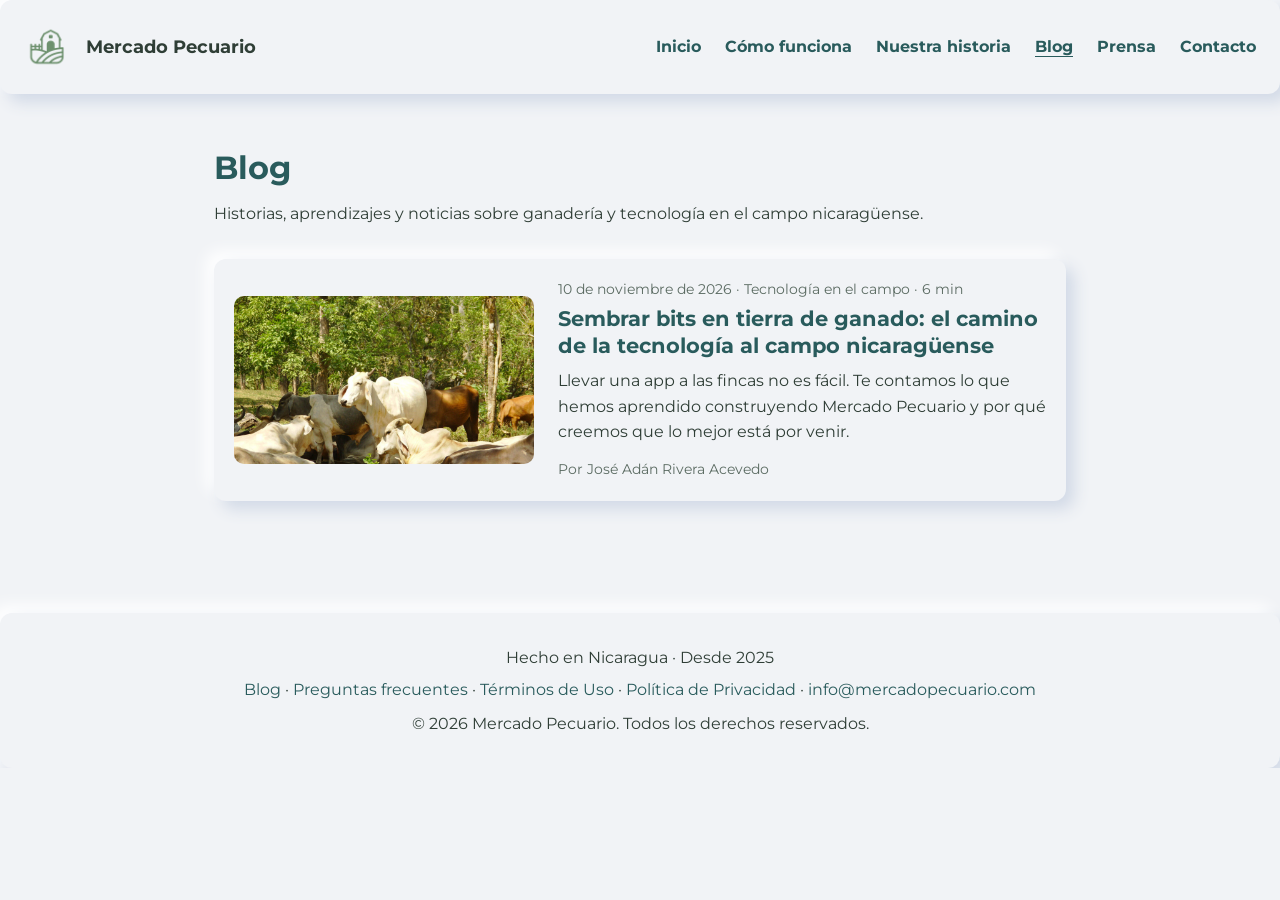
==== blog/index.html @ a4be8e27 "Agregar sección de blog con el primer artículo - /blog/ con listado de artículos; enlace Blog en men" ====
<!DOCTYPE html>
<html lang="es">
<head>
  <!-- Google Tag Manager -->
  <script>
  (function(w,d,s,l,i){w[l]=w[l]||[];w[l].push({'gtm.start':
  new Date().getTime(),event:'gtm.js'});var f=d.getElementsByTagName(s)[0],
  j=d.createElement(s),dl=l!='dataLayer'?'&l='+l:'';j.async=true;j.src=
  'https://www.googletagmanager.com/gtm.js?id='+i+dl;f.parentNode.insertBefore(j,f);
  })(window,document,'script','dataLayer','GTM-NP2JBV4L');
  </script>
  <!-- End Google Tag Manager -->

  <meta charset="UTF-8" />
  <meta name="viewport" content="width=device-width, initial-scale=1.0" />
  <title>Blog | Mercado Pecuario</title>

  <link rel="canonical" href="https://mercadopecuario.com/blog/" />
  <link rel="icon" href="/favicon.ico" type="image/x-icon" />

  <meta name="description" content="Blog de Mercado Pecuario: historias, aprendizajes y noticias sobre ganadería y tecnología en el campo de Nicaragua y Centroamérica." />
  <meta name="robots" content="index, follow" />
  <meta name="theme-color" content="#295b5c" />

  <meta property="og:type" content="website" />
  <meta property="og:title" content="Blog de Mercado Pecuario" />
  <meta property="og:description" content="Historias y aprendizajes sobre ganadería y tecnología en el campo." />
  <meta property="og:url" content="https://mercadopecuario.com/blog/" />
  <meta property="og:image" content="https://mercadopecuario.com/blog/img/ganado-cebu.jpg" />

  <script type="application/ld+json">
  {
    "@context": "https://schema.org",
    "@type": "Blog",
    "name": "Blog de Mercado Pecuario",
    "url": "https://mercadopecuario.com/blog/",
    "inLanguage": "es",
    "publisher": {"@id": "https://mercadopecuario.com/#organizacion", "@type": "Organization", "name": "Mercado Pecuario"},
    "blogPost": [
      {
        "@type": "BlogPosting",
        "headline": "Sembrar bits en tierra de ganado: el camino de la tecnología al campo nicaragüense",
        "url": "https://mercadopecuario.com/blog/tecnologia-campo-nicaragua/",
        "datePublished": "2026-11-10",
        "author": {"@type": "Person", "name": "José Adán Rivera Acevedo"}
      }
    ]
  }
  </script>

  <link rel="preconnect" href="https://fonts.gstatic.com" crossorigin />
  <link rel="preconnect" href="https://fonts.googleapis.com" />
  <link href="https://fonts.googleapis.com/css2?family=Montserrat:wght@400;700&display=swap" rel="stylesheet" />
  <link rel="stylesheet" href="/styles.css" />
  <script defer src="/scripts.js"></script>
</head>

<body>
  <noscript><iframe src="https://www.googletagmanager.com/ns.html?id=GTM-NP2JBV4L"
  height="0" width="0" style="display:none;visibility:hidden"></iframe></noscript>

  <a class="skip-link" href="#blog">Saltar al contenido</a>

  <header class="navbar neomorph" role="banner">
    <a class="logo" href="/">
      <img src="/logo-mercado-pecuario.png" alt="Logo de Mercado Pecuario" class="logo-img" width="62" height="62" decoding="async" />
      <span>Mercado Pecuario</span>
    </a>
    <nav id="nav-menu" aria-label="Principal">
      <ul>
        <li><a href="/">Inicio</a></li>
        <li><a href="/#como-funciona">Cómo funciona</a></li>
        <li><a href="/#historia">Nuestra historia</a></li>
        <li><a href="/blog/" aria-current="page">Blog</a></li>
        <li><a href="/#prensa">Prensa</a></li>
        <li><a href="/#contacto">Contacto</a></li>
      </ul>
    </nav>
    <button class="menu-toggle" aria-controls="nav-menu" aria-expanded="false" aria-label="Abrir menú">☰</button>
  </header>

  <main class="section" id="blog">
    <h1 class="blog-title">Blog</h1>
    <p class="blog-intro">
      Historias, aprendizajes y noticias sobre ganadería y tecnología en el campo nicaragüense.
    </p>

    <div class="post-list">
      <article class="post-card neomorph">
        <a class="post-card-img" href="/blog/tecnologia-campo-nicaragua/" tabindex="-1" aria-hidden="true">
          <img src="/blog/img/ganado-cebu.jpg" alt="" width="960" height="540" loading="lazy" />
        </a>
        <div class="post-card-body">
          <p class="post-card-meta">
            <time datetime="2026-11-10">10 de noviembre de 2026</time> · Tecnología en el campo · 6 min
          </p>
          <h2><a href="/blog/tecnologia-campo-nicaragua/">Sembrar bits en tierra de ganado: el camino de la tecnología al campo nicaragüense</a></h2>
          <p>
            Llevar una app a las fincas no es fácil. Te contamos lo que hemos aprendido construyendo
            Mercado Pecuario y por qué creemos que lo mejor está por venir.
          </p>
          <p class="post-card-author">Por José Adán Rivera Acevedo</p>
        </div>
      </article>
    </div>
  </main>

  <footer class="footer neomorph" role="contentinfo">
    <p>Hecho en Nicaragua · Desde 2025</p>
    <p class="footer-links">
      <a href="/blog/">Blog</a> ·
      <a href="/#preguntas">Preguntas frecuentes</a> ·
      <a href="/#terminos">Términos de Uso</a> ·
      <a href="/#politica">Política de Privacidad</a> ·
      <a href="mailto:info@mercadopecuario.com">info@mercadopecuario.com</a>
    </p>
    <p>&copy; 2026 Mercado Pecuario. Todos los derechos reservados.</p>
  </footer>
</body>
</html>
---- styles.css ----
html, body {
  width: 100%;
  max-width: 100vw;
  overflow-x: hidden;
}

/* Reset */
* { margin: 0; padding: 0; box-sizing: border-box; }

body {
  font-family: 'Montserrat', sans-serif;
  background: #f1f3f6;
  color: #2f3e36;
  line-height: 1.6;
}

a { color: #295b5c; text-decoration: none; }
a:hover { text-decoration: underline; }
h1, h2 { color: #295b5c; }

/* Skip link */
.skip-link {
  position: absolute; left: -999px; top: auto; width: 1px; height: 1px; overflow: hidden;
}
.skip-link:focus {
  left: 1rem; top: 1rem; width: auto; height: auto; padding: .5rem .75rem;
  background: #ffffff; border-radius: 8px; box-shadow: 0 2px 8px rgba(0,0,0,.12);
}

/* Neomorfismo */
.neomorph {
  background: #f1f3f6;
  box-shadow: 8px 8px 16px #d1d9e6, -8px -8px 16px #ffffff;
  border-radius: 12px;
  padding: 1rem 2rem;
}

.neomorph-in {
  background: #f1f3f6;
  box-shadow: inset 6px 6px 12px #d1d9e6, inset -6px -6px 12px #ffffff;
  border-radius: 20px;
  padding: 2rem;
}

/* Navbar */
.navbar {
  position: sticky; top: 0; z-index: 1000;
  display: flex; flex-wrap: wrap; justify-content: space-between; align-items: center;
  padding: 1rem; margin: 0 auto; width: 100%; max-width: 100%; box-sizing: border-box;
  background: #f1f3f6;
}

.navbar ul { list-style: none; display: flex; flex-wrap: wrap; justify-content: center; gap: .5rem; }
.navbar li { margin: 0.25rem 0.5rem; }
.navbar a { text-decoration: none; color: #295b5c; font-weight: 700; white-space: nowrap; }

.logo { display: flex; align-items: center; font-size: 1.1rem; font-weight: 700; gap: 0.5rem; }
.logo-img { height: 62px; width: 62px; }

/* Hero */
.hero {
  background: linear-gradient(to bottom right, #d6e4e5, #f1f3f6);
  text-align: center;
  padding: 4rem 1rem;
}

.hero-content h1 { font-size: 2rem; margin-bottom: 1rem; }
.hero-content p { font-size: 1.2rem; margin-bottom: 1.5rem; }

.btn {
  display: inline-block;
  background-color: #6e945d;
  color: white;
  padding: 0.8rem 1.5rem;
  border-radius: 30px;
  font-weight: bold;
  transition: transform .2s ease, background-color .2s ease;
}
.btn:hover { background-color: #527347; transform: translateY(-1px); }

/* Sections */
.section { padding: 3rem 1.5rem; max-width: 900px; margin: auto; }
.section h2 { font-size: 1.6rem; margin-bottom: 1rem; }

/* Galería */
.image-grid {
  display: grid;
  grid-template-columns: 1fr 1fr;
  gap: 1rem;
  margin-top: 2rem;
}
.image-grid img {
  width: 100%;
  height: auto;
  border-radius: 12px;
  box-shadow: 6px 6px 12px #ccc;
}

/* Footer */
.footer { text-align: center; padding: 2rem 1rem; margin-top: 4rem; }

/* Menu button */
.menu-toggle {
  display: none;
  background: none;
  font-size: 2rem;
  border: none;
  color: #295b5c;
  cursor: pointer;
}

/* Responsive navbar */
@media (max-width: 768px) {
  .navbar { flex-direction: column; align-items: flex-start; gap: .5rem; }
  .menu-toggle { display: block; margin-left: auto; }

  #nav-menu ul {
    flex-direction: column; align-items: flex-start; width: 100%;
    display: none; gap: .25rem;
  }
  #nav-menu ul.show { display: flex; }
  #nav-menu li { width: 100%; padding: 0.25rem 0; }
}

/* Store badge */
.store-badge-wrapper {
  display: flex; align-items: center; justify-content: center; flex-wrap: wrap;
  gap: 1rem; margin: 1rem 0 2rem 0;
}
.google-play-link img {
  height: 56px; width: auto; border-radius: 6px; transition: transform .2s ease;
}
.google-play-link img:hover { transform: scale(1.03); }
.coming-soon { font-size: .95rem; font-weight: 700; color: #d94343; }

/* -------- Redes sociales (optimizado y responsivo) -------- */
.social-bar {
  display: flex;
  justify-content: center;
  align-items: center;
  flex-wrap: wrap;
  gap: 0.8rem;
  margin-top: 1.25rem; /* separación del botón */
}

.social-link {
  display: flex;
  align-items: center;
  gap: 0.4rem;
  padding: 0.55rem 0.9rem;
  border-radius: 12px;
  color: #295b5c;
  background: #f1f3f6;
  box-shadow: 6px 6px 12px #d1d9e6, -6px -6px 12px #ffffff;
  font-weight: 600;
  font-size: 0.95rem;
  transition: transform .15s ease, box-shadow .2s ease;
}

.social-link:hover {
  transform: translateY(-1px);
  box-shadow: 8px 8px 16px #d1d9e6, -8px -8px 16px #ffffff;
  text-decoration: none;
}

.social-link:active { transform: translateY(0); }

.social-link .icon {
  width: 20px;
  height: 20px;
  display: inline-block;
}

/* Ajustes responsivos para móvil */
@media (max-width: 600px) {
  .social-bar { gap: 0.5rem; }

  .social-link {
    padding: 0.5rem;          /* menos padding */
    border-radius: 10px;
    font-size: 0;             /* oculta el texto, deja solo iconos */
    box-shadow: 4px 4px 8px #d1d9e6, -4px -4px 8px #ffffff; /* sombra más sutil */
  }

  .social-link .icon {
    width: 26px;              /* icono un poco más grande para tacto */
    height: 26px;
  }

  .social-link span { display: none; } /* asegura ocultar texto */
}


/* -------- Secciones de contenido -------- */
.hero-note { font-size: .95rem !important; margin-top: -1.25rem; }

.stats {
  list-style: none;
  display: grid;
  grid-template-columns: repeat(auto-fit, minmax(140px, 1fr));
  gap: 1rem;
  text-align: center;
}
.stat { display: flex; flex-direction: column; padding: 1.25rem 1rem; }
.stat strong { font-size: 1.8rem; color: #295b5c; }
.stat span { font-size: .95rem; }

.steps {
  list-style: none;
  display: grid;
  grid-template-columns: repeat(auto-fit, minmax(220px, 1fr));
  gap: 1rem;
  margin-bottom: 1.5rem;
}
.steps li { display: flex; flex-direction: column; gap: .4rem; padding: 1.25rem; }
.steps strong { color: #295b5c; }

.section p + p { margin-top: .9rem; }

.quote { margin-top: 1.75rem; padding: 1.5rem 2rem; }
.quote p { font-size: 1.2rem; font-style: italic; color: #295b5c; }
.quote footer { margin-top: .5rem; font-size: .95rem; }

.tips { padding-left: 1.25rem; margin: 1rem 0; }
.tips li + li { margin-top: .4rem; }

.press-blurb { margin: .75rem 0 1rem; padding: 1.25rem 1.5rem; }

.legal { font-size: .95rem; }

.footer-links { margin: .5rem 0; }
.footer p + p { margin-top: .4rem; }

/* Foto del fundador */
.founder { float: right; width: 260px; margin: 0 0 1rem 1.5rem; text-align: center; }
.founder img {
  width: 100%; height: auto; border-radius: 16px;
  box-shadow: 8px 8px 16px #d1d9e6, -8px -8px 16px #ffffff;
}
.founder figcaption { font-size: .85rem; margin-top: .5rem; }
#historia::after { content: ""; display: block; clear: both; }
@media (max-width: 600px) {
  .founder { float: none; width: 100%; max-width: 320px; margin: 0 auto 1.25rem; }
}

/* Fotos de la historia */
.story-photos { clear: both; align-items: start; }
.story-photos figure { margin: 0; }
.story-photos figcaption { font-size: .85rem; margin-top: .5rem; text-align: center; }
@media (max-width: 600px) { .image-grid { grid-template-columns: 1fr; } }

/* Video de la historia */
.story-video { margin: 1.75rem auto 0; max-width: 560px; }
.story-video video {
  display: block; width: 100%; height: auto; border-radius: 12px; background: #000;
  box-shadow: 8px 8px 16px #d1d9e6, -8px -8px 16px #ffffff;
}
.story-video figcaption { font-size: .85rem; margin-top: .5rem; text-align: center; }

/* Preguntas frecuentes */
.faq { display: flex; flex-direction: column; gap: .75rem; }
.faq-item { padding: 1rem 1.25rem; }
.faq-item summary { cursor: pointer; font-weight: 700; color: #295b5c; }
.faq-item p { margin-top: .6rem; }

/* Utilidades compartidas */
a.logo { color: #2f3e36; }
a.logo:hover { text-decoration: none; }
.actions-row { display: flex; gap: .75rem; justify-content: center; flex-wrap: wrap; margin-top: 1rem; }
.btn.btn-secondary { background-color: #295b5c; }
.btn.btn-secondary:hover { background-color: #204748; }
.navbar a[aria-current="page"] { text-decoration: underline; text-underline-offset: 4px; }

/* -------- Blog -------- */
.blog-title { font-size: 2rem; margin-bottom: .5rem; }
.blog-intro { margin-bottom: 2rem; }
.post-list { display: grid; gap: 1.5rem; }
.post-card { display: grid; grid-template-columns: 300px 1fr; gap: 1.5rem; padding: 1.25rem; align-items: center; }
.post-card-img img { width: 100%; height: auto; border-radius: 10px; display: block; }
.post-card h2 { font-size: 1.3rem; line-height: 1.3; margin: .25rem 0 .6rem; }
.post-card-meta, .post-card-author { font-size: .85rem; color: #5b6b62; }
.post-card-author { margin-top: .6rem; }
@media (max-width: 700px) { .post-card { grid-template-columns: 1fr; } }

.post { max-width: 720px; margin: 0 auto; padding: 2.5rem 1.25rem 1rem; font-size: 1.05rem; line-height: 1.75; }
.post h1 { font-size: 2.1rem; line-height: 1.25; margin: .5rem 0 1rem; }
.post h2 { font-size: 1.5rem; margin: 2.25rem 0 .75rem; }
.post h3 { font-size: 1.15rem; color: #295b5c; margin: 1.5rem 0 .5rem; }
.post p + p { margin-top: .9rem; }
.post ul, .post ol { padding-left: 1.4rem; margin: .75rem 0; }
.post li + li { margin-top: .4rem; }
.post-breadcrumb { font-size: .85rem; font-weight: 700; text-transform: uppercase; letter-spacing: .03em; color: #6e945d; }
.post-lead { font-size: 1.2rem; font-style: italic; color: #4a5a52; }
.post-byline { display: flex; align-items: center; gap: .75rem; margin: 1.25rem 0 1.5rem; font-size: .95rem; line-height: 1.5; }
.post-byline img { width: 48px; height: 48px; border-radius: 50%; object-fit: cover; }
.post-figure { margin: 1.5rem 0; }
.post-figure img { width: 100%; height: auto; border-radius: 12px; display: block; box-shadow: 6px 6px 12px #d1d9e6; }
.post-figure figcaption { font-size: .8rem; color: #5b6b62; margin-top: .5rem; line-height: 1.5; }
.post-hero { margin-top: 0; }
.post .quote { margin: 1.75rem 0; }
.post-cta { margin: 2.5rem 0 2rem; text-align: center; }
.post-cta h2 { margin-top: 0; font-size: 1.35rem; }
.post-cta-note { font-size: .9rem; margin-top: 1rem; }
.post-meta { border-top: 1px solid #d1d9e6; padding-top: 1.25rem; font-size: .9rem; }
.post-meta p + p { margin-top: .6rem; }
@media (max-width: 600px) { .post h1 { font-size: 1.6rem; } .post { font-size: 1rem; } }
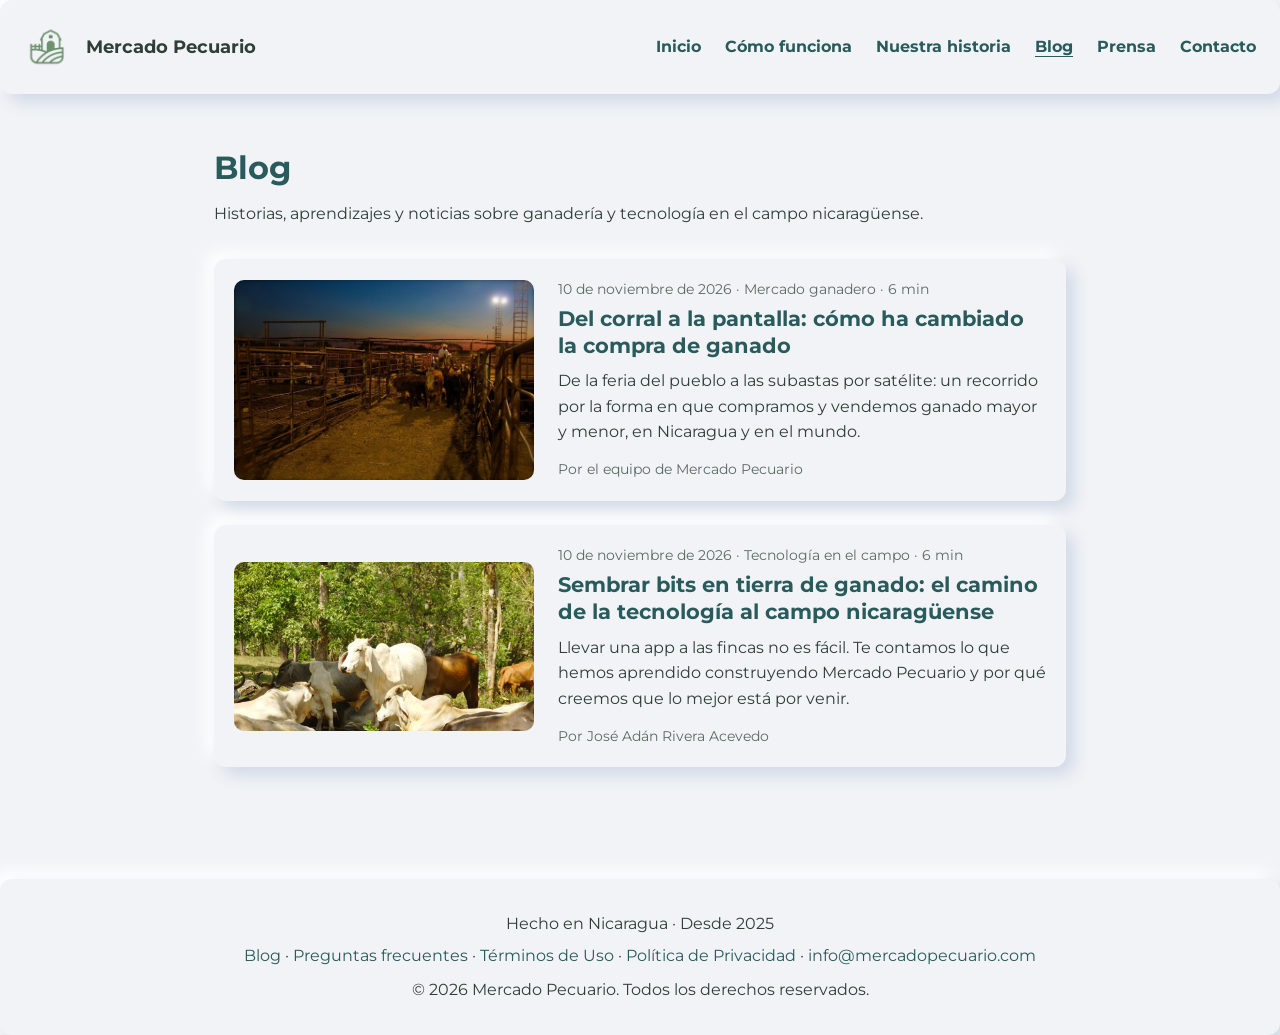
==== commit 49b58dc5: "Blog: agregar artículo Del corral a la pantalla - /blog/evolucion-compra-ganado/ con BlogPosting en " ====
--- a/blog/index.html
+++ b/blog/index.html
@@ -37,6 +37,13 @@
     "inLanguage": "es",
     "publisher": {"@id": "https://mercadopecuario.com/#organizacion", "@type": "Organization", "name": "Mercado Pecuario"},
     "blogPost": [
+      {
+        "@type": "BlogPosting",
+        "headline": "Del corral a la pantalla: cómo ha cambiado la compra de ganado",
+        "url": "https://mercadopecuario.com/blog/evolucion-compra-ganado/",
+        "datePublished": "2026-11-10",
+        "author": {"@type": "Organization", "name": "Mercado Pecuario"}
+      },
       {
         "@type": "BlogPosting",
         "headline": "Sembrar bits en tierra de ganado: el camino de la tecnología al campo nicaragüense",
@@ -87,6 +94,22 @@
 
     <div class="post-list">
       <article class="post-card neomorph">
+        <a class="post-card-img" href="/blog/evolucion-compra-ganado/" tabindex="-1" aria-hidden="true">
+          <img src="/blog/img/corrales-subasta-ganado.jpg" alt="" width="1279" height="853" loading="lazy" />
+        </a>
+        <div class="post-card-body">
+          <p class="post-card-meta">
+            <time datetime="2026-11-10">10 de noviembre de 2026</time> · Mercado ganadero · 6 min
+          </p>
+          <h2><a href="/blog/evolucion-compra-ganado/">Del corral a la pantalla: cómo ha cambiado la compra de ganado</a></h2>
+          <p>
+            De la feria del pueblo a las subastas por satélite: un recorrido por la forma en que
+            compramos y vendemos ganado mayor y menor, en Nicaragua y en el mundo.
+          </p>
+          <p class="post-card-author">Por el equipo de Mercado Pecuario</p>
+        </div>
+      </article>
+      <article class="post-card neomorph">
         <a class="post-card-img" href="/blog/tecnologia-campo-nicaragua/" tabindex="-1" aria-hidden="true">
           <img src="/blog/img/ganado-cebu.jpg" alt="" width="960" height="540" loading="lazy" />
         </a>
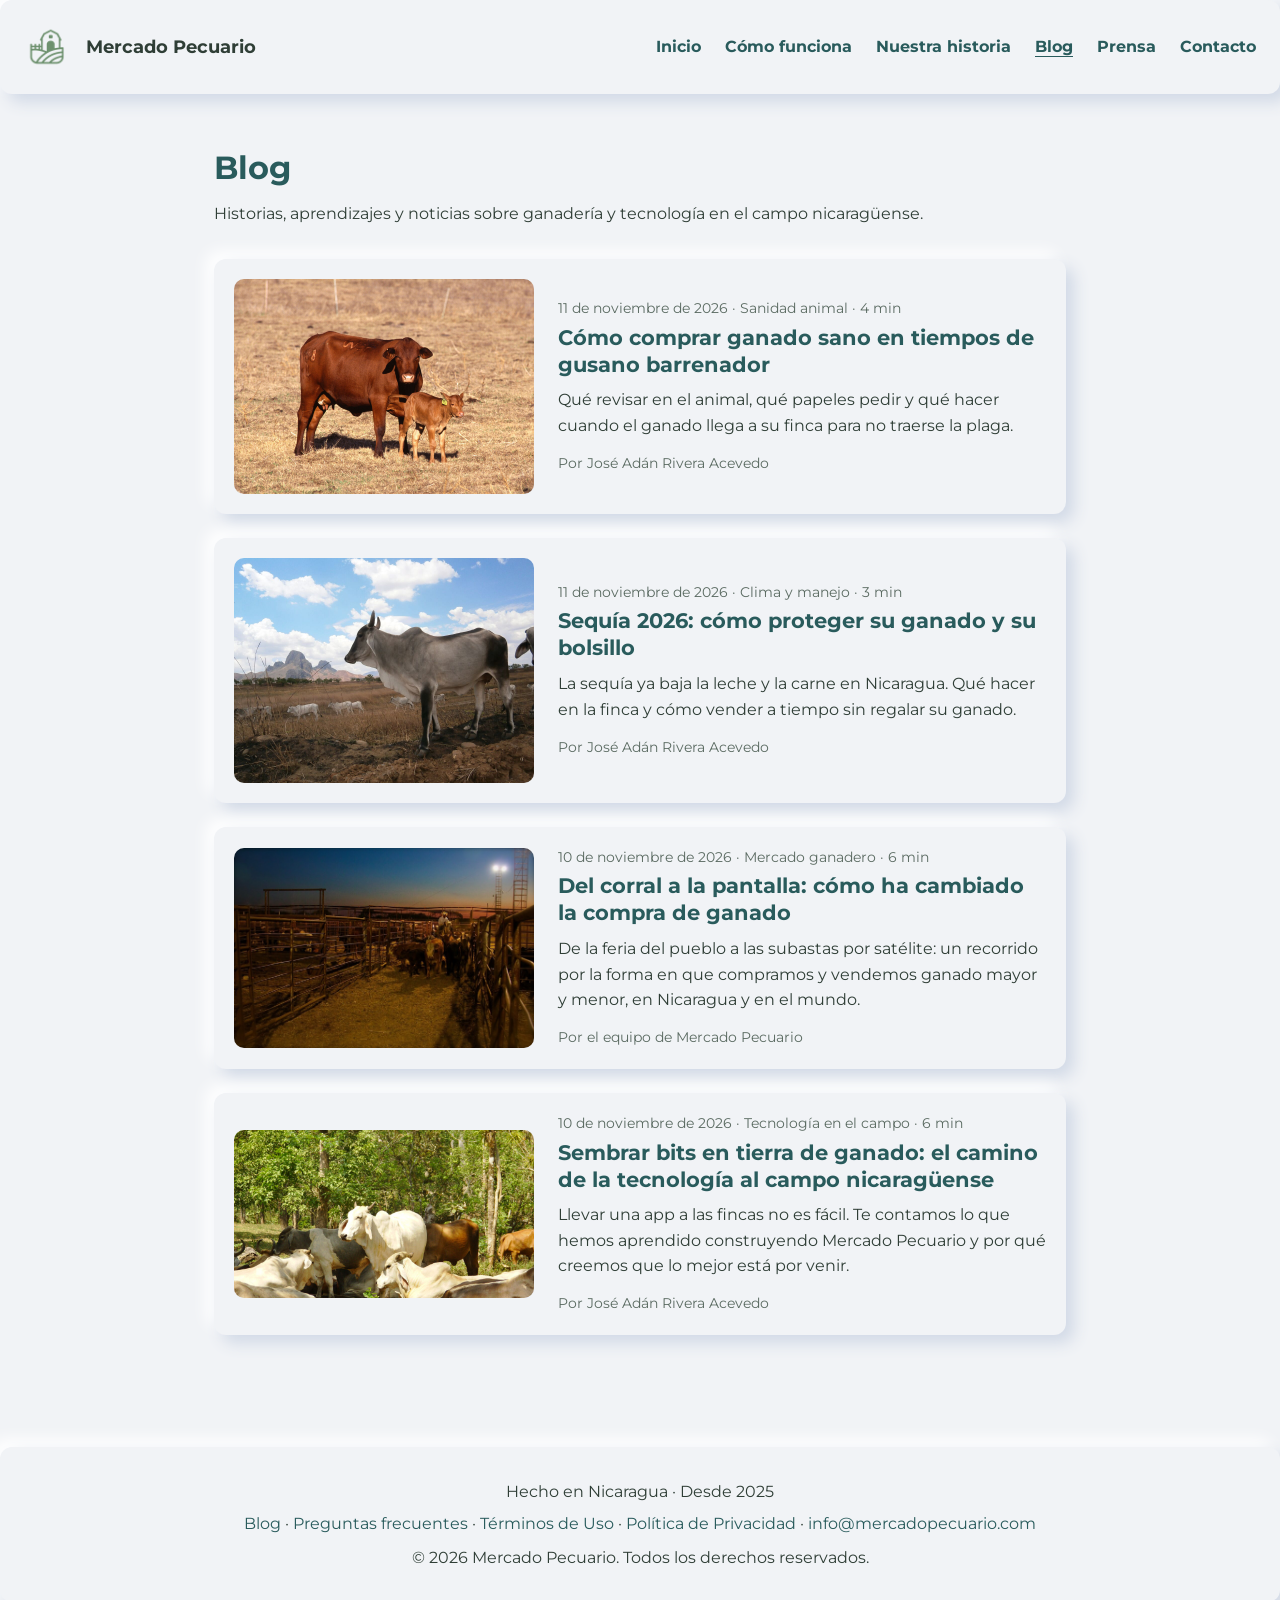
==== commit 113d30cc: "Blog: agregar artículos sobre gusano barrenador y sequía 2026 - /blog/comprar-ganado-sano-gusano-bar" ====
--- a/blog/index.html
+++ b/blog/index.html
@@ -37,6 +37,20 @@
     "inLanguage": "es",
     "publisher": {"@id": "https://mercadopecuario.com/#organizacion", "@type": "Organization", "name": "Mercado Pecuario"},
     "blogPost": [
+      {
+        "@type": "BlogPosting",
+        "headline": "Cómo comprar ganado sano en tiempos de gusano barrenador",
+        "url": "https://mercadopecuario.com/blog/comprar-ganado-sano-gusano-barrenador/",
+        "datePublished": "2026-11-11",
+        "author": {"@type": "Person", "name": "José Adán Rivera Acevedo"}
+      },
+      {
+        "@type": "BlogPosting",
+        "headline": "Sequía 2026: cómo proteger su ganado y su bolsillo",
+        "url": "https://mercadopecuario.com/blog/sequia-2026-proteger-ganado/",
+        "datePublished": "2026-11-11",
+        "author": {"@type": "Person", "name": "José Adán Rivera Acevedo"}
+      },
       {
         "@type": "BlogPosting",
         "headline": "Del corral a la pantalla: cómo ha cambiado la compra de ganado",
@@ -94,6 +108,38 @@
 
     <div class="post-list">
       <article class="post-card neomorph">
+        <a class="post-card-img" href="/blog/comprar-ganado-sano-gusano-barrenador/" tabindex="-1" aria-hidden="true">
+          <img src="/blog/img/vaca-ternero-tropical.jpg" alt="" width="1200" height="859" loading="lazy" />
+        </a>
+        <div class="post-card-body">
+          <p class="post-card-meta">
+            <time datetime="2026-11-11">11 de noviembre de 2026</time> · Sanidad animal · 4 min
+          </p>
+          <h2><a href="/blog/comprar-ganado-sano-gusano-barrenador/">Cómo comprar ganado sano en tiempos de gusano barrenador</a></h2>
+          <p>
+            Qué revisar en el animal, qué papeles pedir y qué hacer cuando el ganado llega a su finca
+            para no traerse la plaga.
+          </p>
+          <p class="post-card-author">Por José Adán Rivera Acevedo</p>
+        </div>
+      </article>
+      <article class="post-card neomorph">
+        <a class="post-card-img" href="/blog/sequia-2026-proteger-ganado/" tabindex="-1" aria-hidden="true">
+          <img src="/blog/img/arreo-sequia-guarico.jpg" alt="" width="1200" height="900" loading="lazy" />
+        </a>
+        <div class="post-card-body">
+          <p class="post-card-meta">
+            <time datetime="2026-11-11">11 de noviembre de 2026</time> · Clima y manejo · 3 min
+          </p>
+          <h2><a href="/blog/sequia-2026-proteger-ganado/">Sequía 2026: cómo proteger su ganado y su bolsillo</a></h2>
+          <p>
+            La sequía ya baja la leche y la carne en Nicaragua. Qué hacer en la finca y cómo vender a
+            tiempo sin regalar su ganado.
+          </p>
+          <p class="post-card-author">Por José Adán Rivera Acevedo</p>
+        </div>
+      </article>
+      <article class="post-card neomorph">
         <a class="post-card-img" href="/blog/evolucion-compra-ganado/" tabindex="-1" aria-hidden="true">
           <img src="/blog/img/corrales-subasta-ganado.jpg" alt="" width="1279" height="853" loading="lazy" />
         </a>
--- a/styles.css
+++ b/styles.css
@@ -303,4 +303,66 @@
 .post-cta-note { font-size: .9rem; margin-top: 1rem; }
 .post-meta { border-top: 1px solid #d1d9e6; padding-top: 1.25rem; font-size: .9rem; }
 .post-meta p + p { margin-top: .6rem; }
+.post-table-wrap { overflow-x: auto; margin: 1.25rem 0; }
+.post-table { width: 100%; border-collapse: collapse; font-size: .95rem; line-height: 1.5; }
+.post-table th, .post-table td { padding: .6rem .75rem; text-align: left; border-bottom: 1px solid #d1d9e6; }
+.post-table th { color: #295b5c; }
+.post-table caption { caption-side: bottom; font-size: .8rem; color: #5b6b62; text-align: left; padding-top: .5rem; }
 @media (max-width: 600px) { .post h1 { font-size: 1.6rem; } .post { font-size: 1rem; } }
+
+/* -------- Blog: compartir -------- */
+.share-bar { display: flex; flex-wrap: wrap; align-items: center; gap: .5rem; margin: 1rem 0 1.5rem; }
+.share-title { font-size: .85rem; font-weight: 700; color: #5b6b62; margin-right: .25rem; }
+.share-btn {
+  display: inline-flex; align-items: center; gap: .4rem;
+  padding: .45rem .8rem; border-radius: 999px; border: none; cursor: pointer;
+  font: 700 .85rem 'Montserrat', sans-serif; color: #fff; text-decoration: none;
+  transition: transform .15s ease, filter .15s ease;
+}
+.share-btn:hover { transform: translateY(-1px); filter: brightness(1.08); text-decoration: none; }
+.share-btn:focus-visible { outline: 3px solid #295b5c; outline-offset: 2px; }
+.share-icon { width: 18px; height: 18px; flex: none; }
+.share-whatsapp { background: #1fa855; }
+.share-facebook { background: #1877f2; }
+.share-x { background: #111; }
+.share-telegram { background: #229ed9; }
+.share-linkedin { background: #0a66c2; }
+.share-email, .share-copy, .share-native { background: #295b5c; }
+.share-cta { margin-top: 2rem; font-weight: 700; color: #295b5c; }
+.post-meta .share-bar, .share-bottom { margin-top: .5rem; }
+@media (max-width: 600px) {
+  .share-btn { padding: .55rem; }
+  .share-btn .share-label { display: none; }
+  .share-whatsapp .share-label, .share-copy .share-label { display: inline; }
+  .share-icon { width: 20px; height: 20px; }
+}
+
+/* -------- Blog: escuchar el artículo -------- */
+.tts-player {
+  display: flex; flex-wrap: wrap; align-items: center; gap: .75rem 1rem;
+  padding: .9rem 1.1rem; margin: 0 0 1rem;
+}
+.tts-player[hidden] { display: none; }
+.tts-play {
+  display: inline-flex; align-items: center; gap: .5rem;
+  background: #6e945d; color: #fff; border: none; border-radius: 999px;
+  padding: .6rem 1.2rem; font: 700 .95rem 'Montserrat', sans-serif; cursor: pointer;
+}
+.tts-play:hover { background: #527347; }
+.tts-play:focus-visible, .tts-stop:focus-visible, .tts-rate:focus-visible { outline: 3px solid #295b5c; outline-offset: 2px; }
+.tts-icon { width: 20px; height: 20px; }
+.tts-icon-pause { display: none; }
+.tts-play.is-playing .tts-icon-play { display: none; }
+.tts-play.is-playing .tts-icon-pause { display: inline; }
+.tts-stop {
+  display: inline-flex; align-items: center; justify-content: center;
+  width: 40px; height: 40px; border-radius: 50%; border: none; cursor: pointer;
+  background: #295b5c; color: #fff;
+}
+.tts-stop[hidden] { display: none; }
+.tts-rate-label { font-size: .85rem; color: #5b6b62; display: inline-flex; align-items: center; gap: .4rem; }
+.tts-rate { font: inherit; padding: .3rem .4rem; border-radius: 8px; border: 1px solid #c9d3cd; background: #fff; color: #2f3e36; }
+.tts-progress { flex: 1 1 100%; height: 4px; border-radius: 4px; background: #d6e0da; overflow: hidden; }
+.tts-progress span { display: block; height: 100%; width: 0; background: #6e945d; transition: width .3s ease; }
+.tts-status { flex: 1 1 100%; font-size: .8rem; color: #5b6b62; margin: 0; min-height: 1em; }
+.post .tts-active { background: #e4eedb; box-shadow: 0 0 0 6px #e4eedb; border-radius: 4px; transition: background .2s ease; }
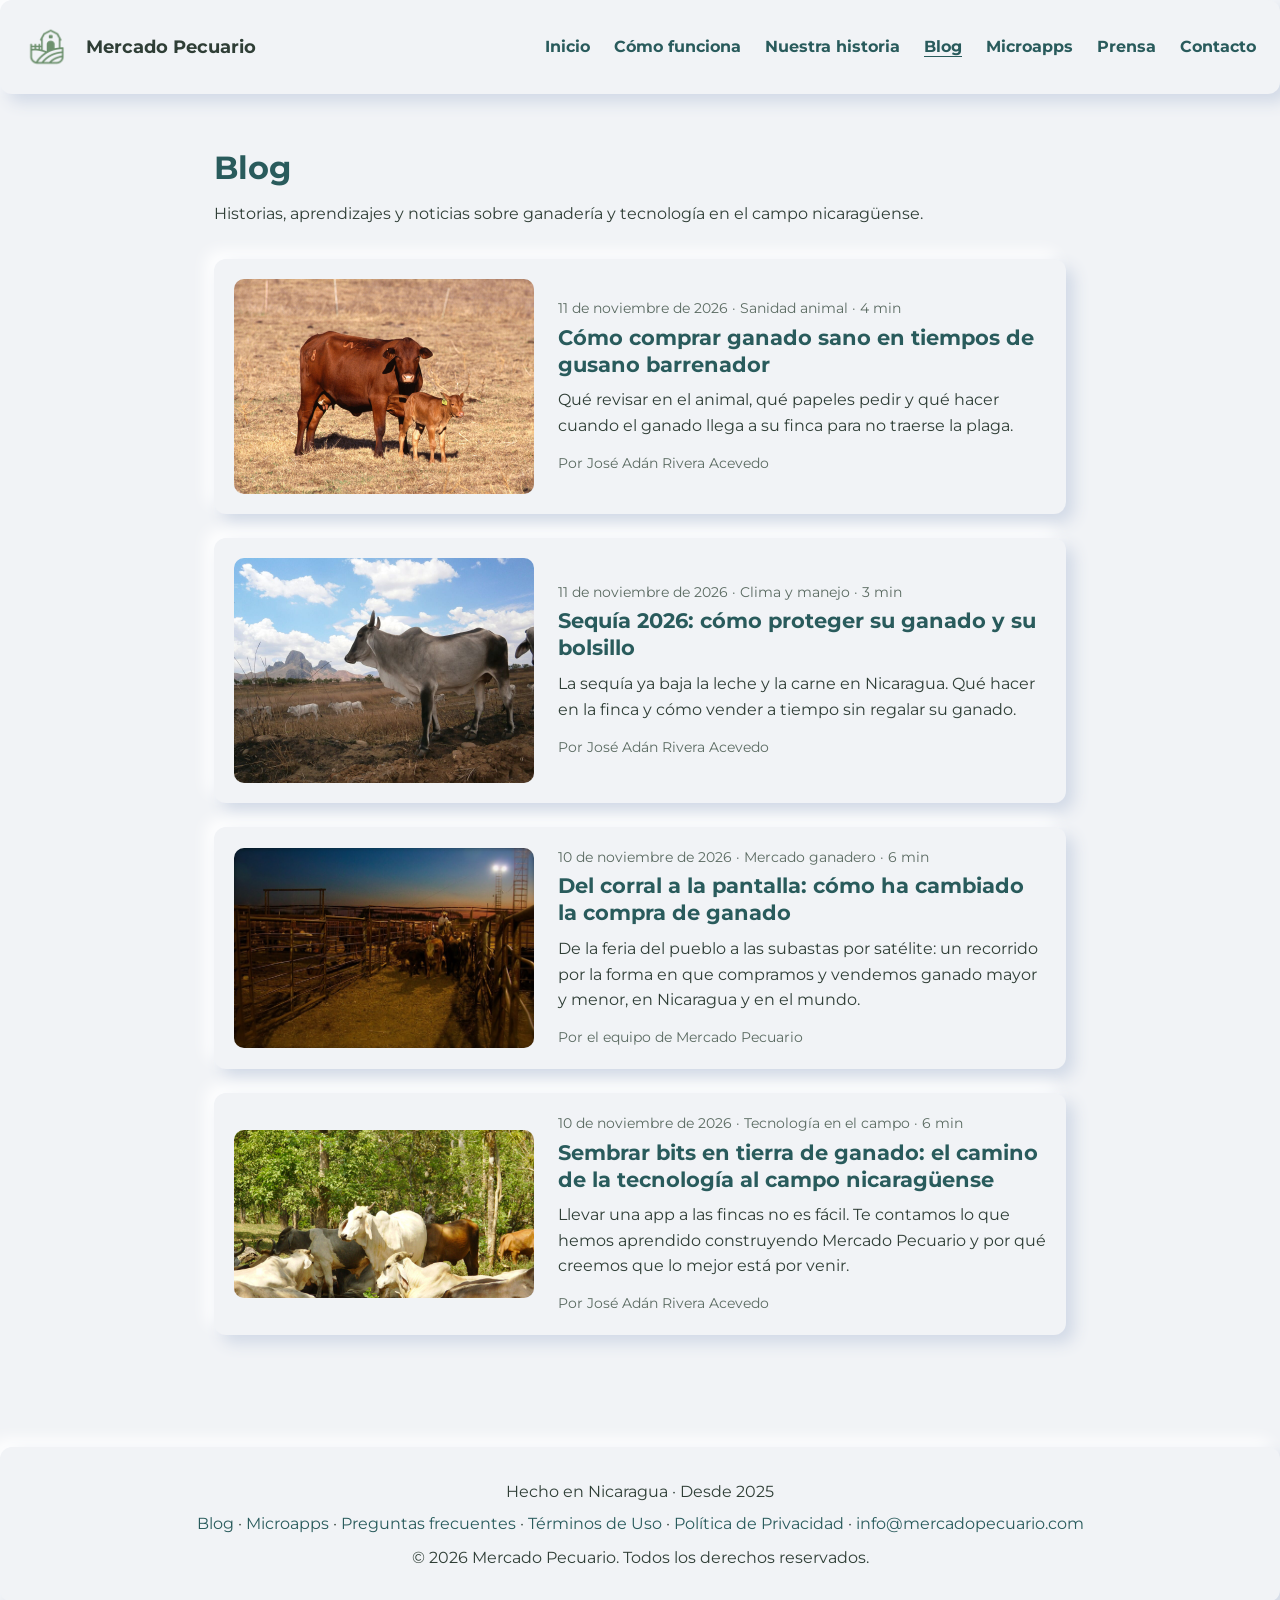
==== commit 8f43768c: "Agregar sección de microapps con Vendo mi vaca - /microapps/ con la ficha de Vendo mi vaca, botón de" ====
--- a/blog/index.html
+++ b/blog/index.html
@@ -93,6 +93,7 @@
         <li><a href="/#como-funciona">Cómo funciona</a></li>
         <li><a href="/#historia">Nuestra historia</a></li>
         <li><a href="/blog/" aria-current="page">Blog</a></li>
+        <li><a href="/microapps/">Microapps</a></li>
         <li><a href="/#prensa">Prensa</a></li>
         <li><a href="/#contacto">Contacto</a></li>
       </ul>
@@ -178,6 +179,7 @@
     <p>Hecho en Nicaragua · Desde 2025</p>
     <p class="footer-links">
       <a href="/blog/">Blog</a> ·
+      <a href="/microapps/">Microapps</a> ·
       <a href="/#preguntas">Preguntas frecuentes</a> ·
       <a href="/#terminos">Términos de Uso</a> ·
       <a href="/#politica">Política de Privacidad</a> ·
--- a/styles.css
+++ b/styles.css
@@ -366,3 +366,22 @@
 .tts-progress span { display: block; height: 100%; width: 0; background: #6e945d; transition: width .3s ease; }
 .tts-status { flex: 1 1 100%; font-size: .8rem; color: #5b6b62; margin: 0; min-height: 1em; }
 .post .tts-active { background: #e4eedb; box-shadow: 0 0 0 6px #e4eedb; border-radius: 4px; transition: background .2s ease; }
+
+/* -------- Microapps -------- */
+.app-card { padding: 1.75rem; }
+.app-card h3 { color: #295b5c; font-size: 1.1rem; margin: 1.25rem 0 .5rem; }
+.app-card ul { padding-left: 1.3rem; }
+.app-card li + li { margin-top: .4rem; }
+.app-head { display: flex; align-items: center; gap: 1.25rem; margin-bottom: 1.25rem; }
+.app-icon { width: 96px; height: 96px; border-radius: 22px; flex-shrink: 0; box-shadow: 6px 6px 12px #d1d9e6; }
+.app-head h2 { font-size: 1.6rem; margin: 0; line-height: 1.2; }
+.app-meta { font-size: .85rem; color: #5b6b62; margin-top: .25rem; }
+.app-downloads { margin-top: .4rem; font-size: .95rem; color: #2f3e36; }
+.app-downloads-num { font-size: 1.3rem; color: #6e945d; }
+.app-tagline { font-size: 1.2rem; font-weight: 700; color: #295b5c; margin-bottom: .4rem; }
+.app-badges { display: flex; flex-wrap: wrap; gap: .5rem; margin: 1.25rem 0 .75rem; }
+.app-badges span { background: #d6e4e5; color: #295b5c; font-size: .8rem; font-weight: 700; padding: .3rem .75rem; border-radius: 999px; }
+.app-note { font-size: .9rem; font-style: italic; color: #5b6b62; }
+.app-actions { margin: 1.5rem 0 1rem; }
+.app-install { font-size: .9rem; color: #4a5a52; }
+@media (max-width: 500px) { .app-card { padding: 1.25rem; } .app-icon { width: 72px; height: 72px; border-radius: 16px; } }
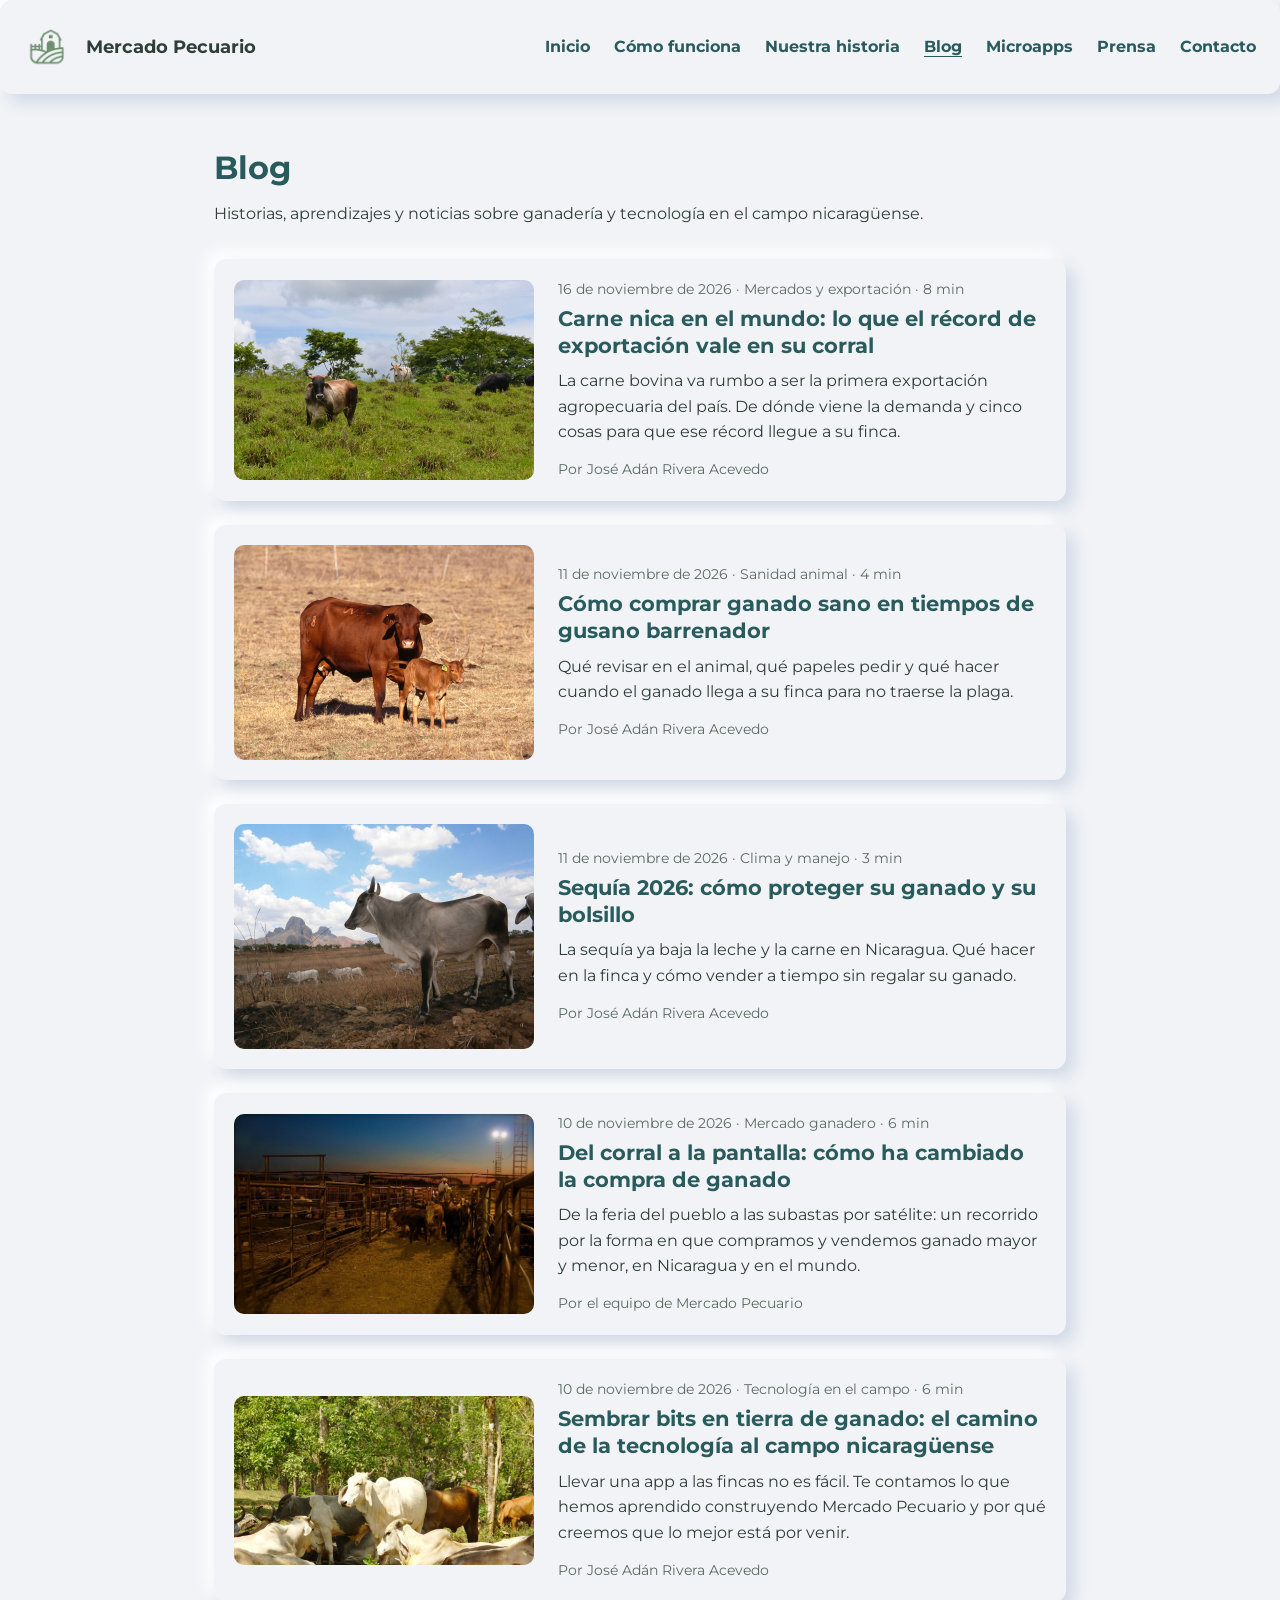
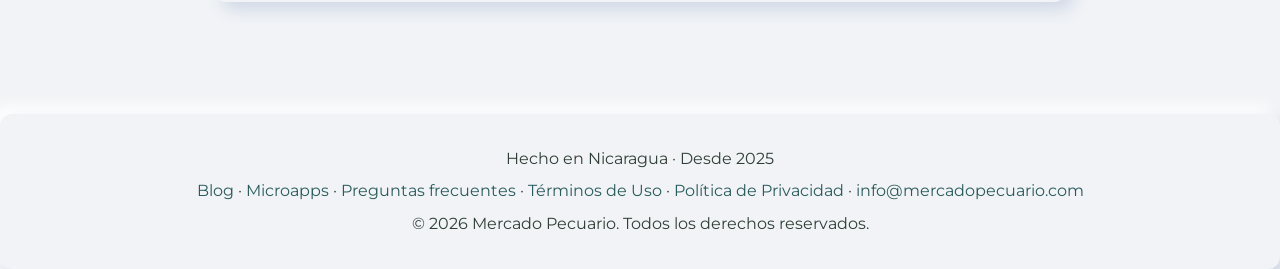
==== commit 75a07319: "Blog: agregar artículo Carne nica en el mundo - Nuevo artículo sobre las exportaciones de carne bovi" ====
--- a/blog/index.html
+++ b/blog/index.html
@@ -37,6 +37,13 @@
     "inLanguage": "es",
     "publisher": {"@id": "https://mercadopecuario.com/#organizacion", "@type": "Organization", "name": "Mercado Pecuario"},
     "blogPost": [
+      {
+        "@type": "BlogPosting",
+        "headline": "Carne nica en el mundo: lo que el récord de exportación vale en su corral",
+        "url": "https://mercadopecuario.com/blog/exportacion-carne-bovina-2026-precio-finca/",
+        "datePublished": "2026-11-16",
+        "author": {"@type": "Person", "name": "José Adán Rivera Acevedo"}
+      },
       {
         "@type": "BlogPosting",
         "headline": "Cómo comprar ganado sano en tiempos de gusano barrenador",
@@ -109,6 +116,22 @@
 
     <div class="post-list">
       <article class="post-card neomorph">
+        <a class="post-card-img" href="/blog/exportacion-carne-bovina-2026-precio-finca/" tabindex="-1" aria-hidden="true">
+          <img src="/blog/img/vacas-ladera-sur-nicaragua.jpg" alt="" width="1200" height="800" loading="lazy" />
+        </a>
+        <div class="post-card-body">
+          <p class="post-card-meta">
+            <time datetime="2026-11-16">16 de noviembre de 2026</time> · Mercados y exportación · 8 min
+          </p>
+          <h2><a href="/blog/exportacion-carne-bovina-2026-precio-finca/">Carne nica en el mundo: lo que el récord de exportación vale en su corral</a></h2>
+          <p>
+            La carne bovina va rumbo a ser la primera exportación agropecuaria del país. De dónde viene la demanda y
+            cinco cosas para que ese récord llegue a su finca.
+          </p>
+          <p class="post-card-author">Por José Adán Rivera Acevedo</p>
+        </div>
+      </article>
+      <article class="post-card neomorph">
         <a class="post-card-img" href="/blog/comprar-ganado-sano-gusano-barrenador/" tabindex="-1" aria-hidden="true">
           <img src="/blog/img/vaca-ternero-tropical.jpg" alt="" width="1200" height="859" loading="lazy" />
         </a>
--- a/styles.css
+++ b/styles.css
@@ -319,6 +319,7 @@
   font: 700 .85rem 'Montserrat', sans-serif; color: #fff; text-decoration: none;
   transition: transform .15s ease, filter .15s ease;
 }
+.share-btn[hidden] { display: none; }
 .share-btn:hover { transform: translateY(-1px); filter: brightness(1.08); text-decoration: none; }
 .share-btn:focus-visible { outline: 3px solid #295b5c; outline-offset: 2px; }
 .share-icon { width: 18px; height: 18px; flex: none; }
@@ -384,4 +385,13 @@
 .app-note { font-size: .9rem; font-style: italic; color: #5b6b62; }
 .app-actions { margin: 1.5rem 0 1rem; }
 .app-install { font-size: .9rem; color: #4a5a52; }
+.app-head h2 a { color: inherit; text-decoration: none; }
+.app-head h2 a:hover { text-decoration: underline; }
+.app-title { font-size: 1.8rem; margin: 0; line-height: 1.2; color: #295b5c; }
+.app-page .post-breadcrumb { margin-bottom: 1rem; }
+.app-page .post-breadcrumb a { color: inherit; text-decoration: none; }
+.app-card .share-bar { margin: 1.25rem 0 0; }
+.app-card .share-top { margin: 0 0 1.25rem; }
+.app-actions { display: flex; flex-wrap: wrap; gap: .75rem; }
+@media (max-width: 500px) { .app-title { font-size: 1.4rem; } }
 @media (max-width: 500px) { .app-card { padding: 1.25rem; } .app-icon { width: 72px; height: 72px; border-radius: 16px; } }
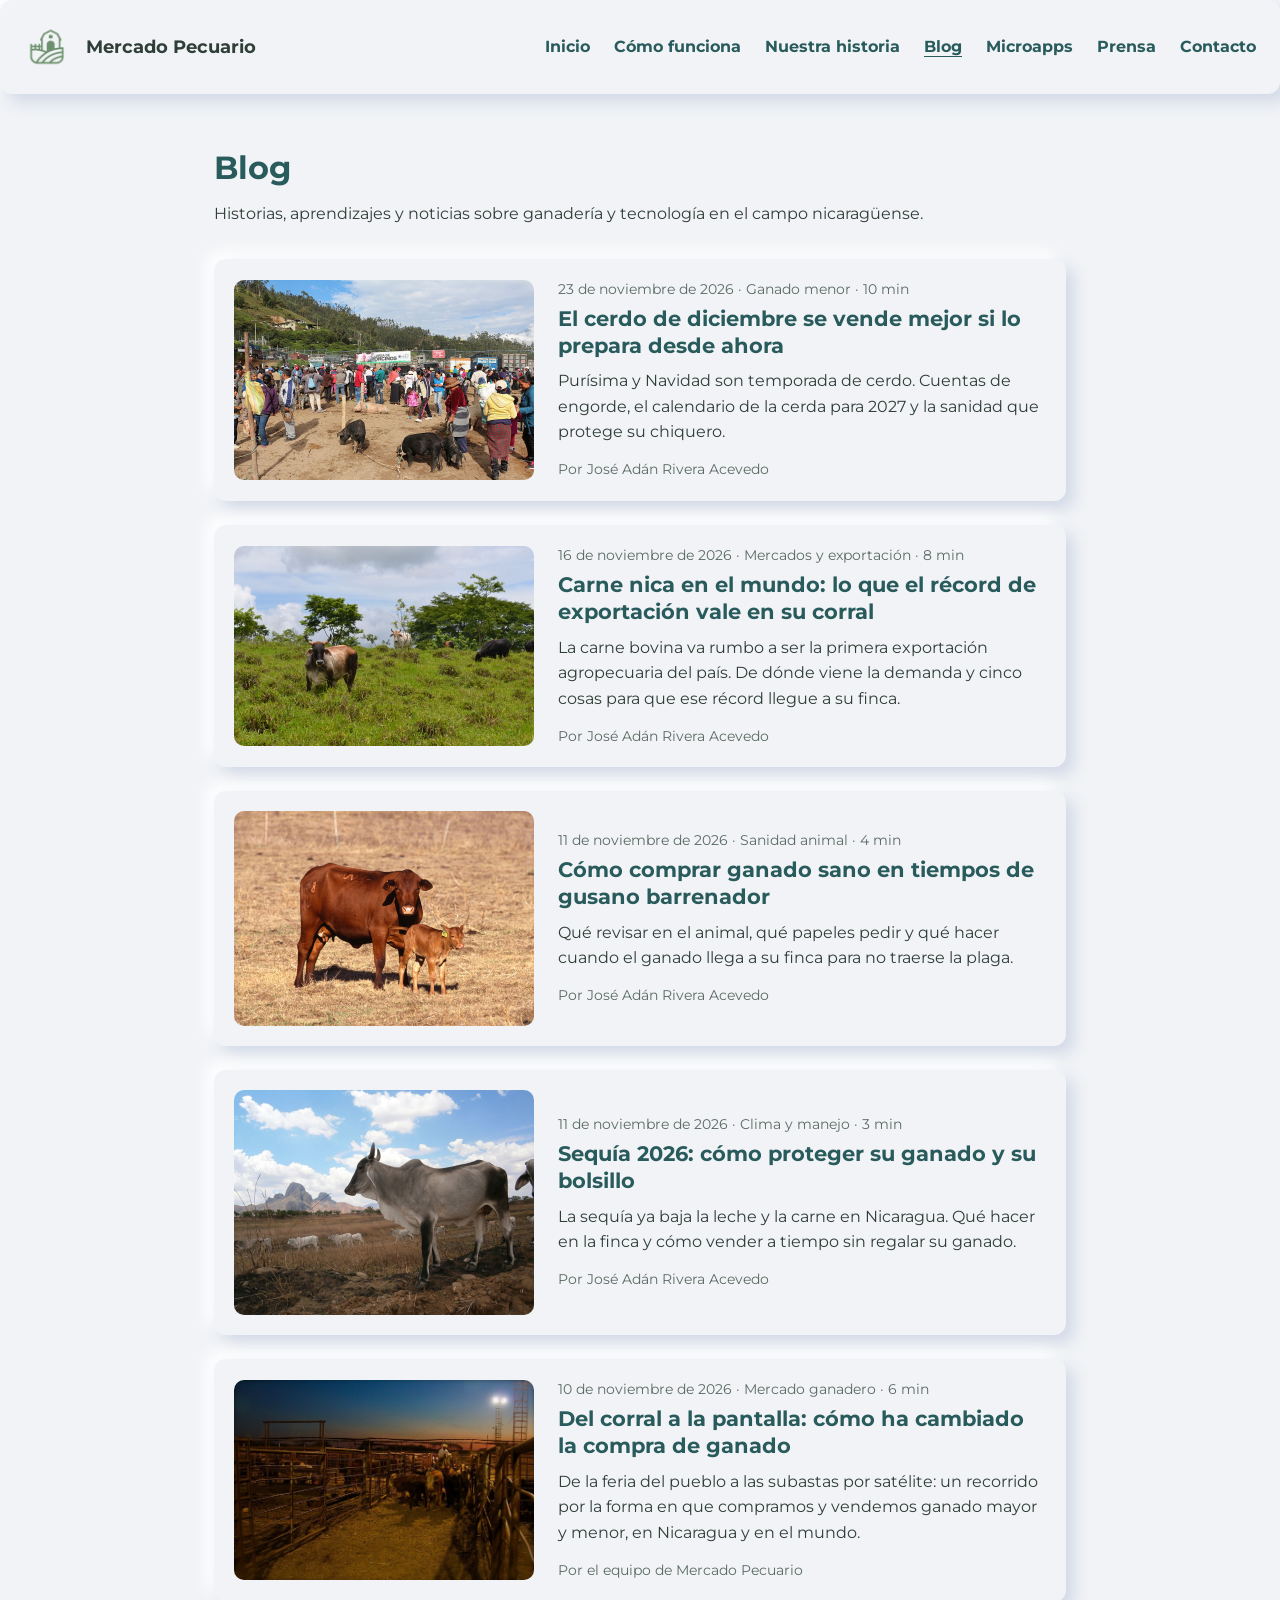
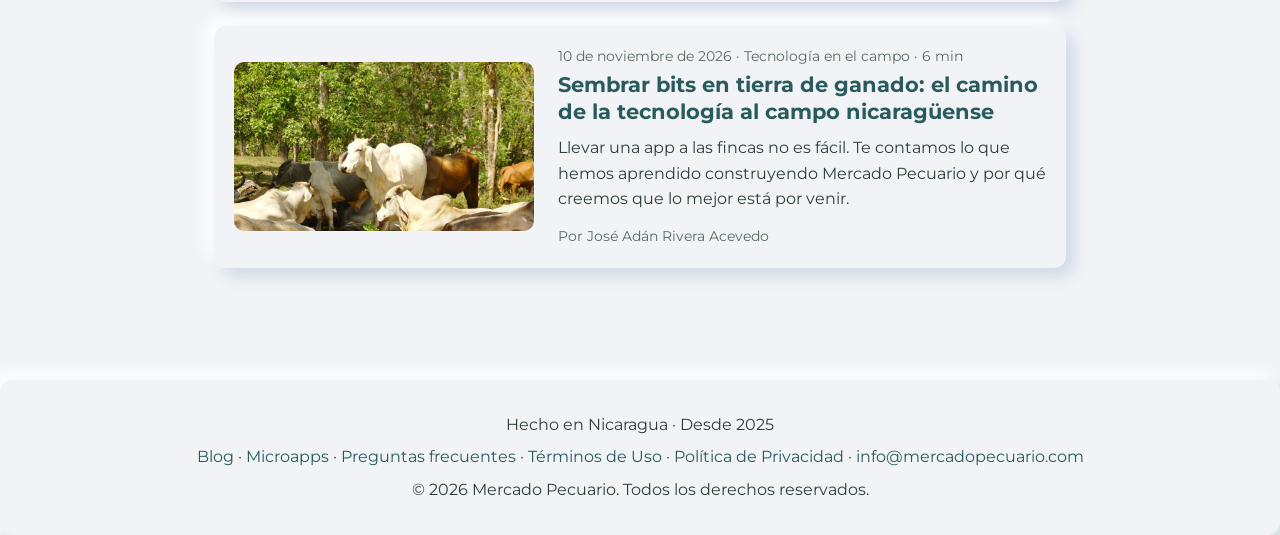
==== commit f4e03d3a: "Blog: agregar artículo El cerdo de diciembre - Nuevo artículo de ganado menor sobre cómo preparar y " ====
--- a/blog/index.html
+++ b/blog/index.html
@@ -37,6 +37,13 @@
     "inLanguage": "es",
     "publisher": {"@id": "https://mercadopecuario.com/#organizacion", "@type": "Organization", "name": "Mercado Pecuario"},
     "blogPost": [
+      {
+        "@type": "BlogPosting",
+        "headline": "El cerdo de diciembre se vende mejor si lo prepara desde ahora",
+        "url": "https://mercadopecuario.com/blog/cerdos-diciembre-vender-mejor/",
+        "datePublished": "2026-11-23",
+        "author": {"@type": "Person", "name": "José Adán Rivera Acevedo"}
+      },
       {
         "@type": "BlogPosting",
         "headline": "Carne nica en el mundo: lo que el récord de exportación vale en su corral",
@@ -116,6 +123,22 @@
 
     <div class="post-list">
       <article class="post-card neomorph">
+        <a class="post-card-img" href="/blog/cerdos-diciembre-vender-mejor/" tabindex="-1" aria-hidden="true">
+          <img src="/blog/img/mercado-cerdos-otavalo.jpg" alt="" width="1200" height="800" loading="lazy" />
+        </a>
+        <div class="post-card-body">
+          <p class="post-card-meta">
+            <time datetime="2026-11-23">23 de noviembre de 2026</time> · Ganado menor · 10 min
+          </p>
+          <h2><a href="/blog/cerdos-diciembre-vender-mejor/">El cerdo de diciembre se vende mejor si lo prepara desde ahora</a></h2>
+          <p>
+            Purísima y Navidad son temporada de cerdo. Cuentas de engorde, el calendario de la cerda para 2027 y la
+            sanidad que protege su chiquero.
+          </p>
+          <p class="post-card-author">Por José Adán Rivera Acevedo</p>
+        </div>
+      </article>
+      <article class="post-card neomorph">
         <a class="post-card-img" href="/blog/exportacion-carne-bovina-2026-precio-finca/" tabindex="-1" aria-hidden="true">
           <img src="/blog/img/vacas-ladera-sur-nicaragua.jpg" alt="" width="1200" height="800" loading="lazy" />
         </a>
